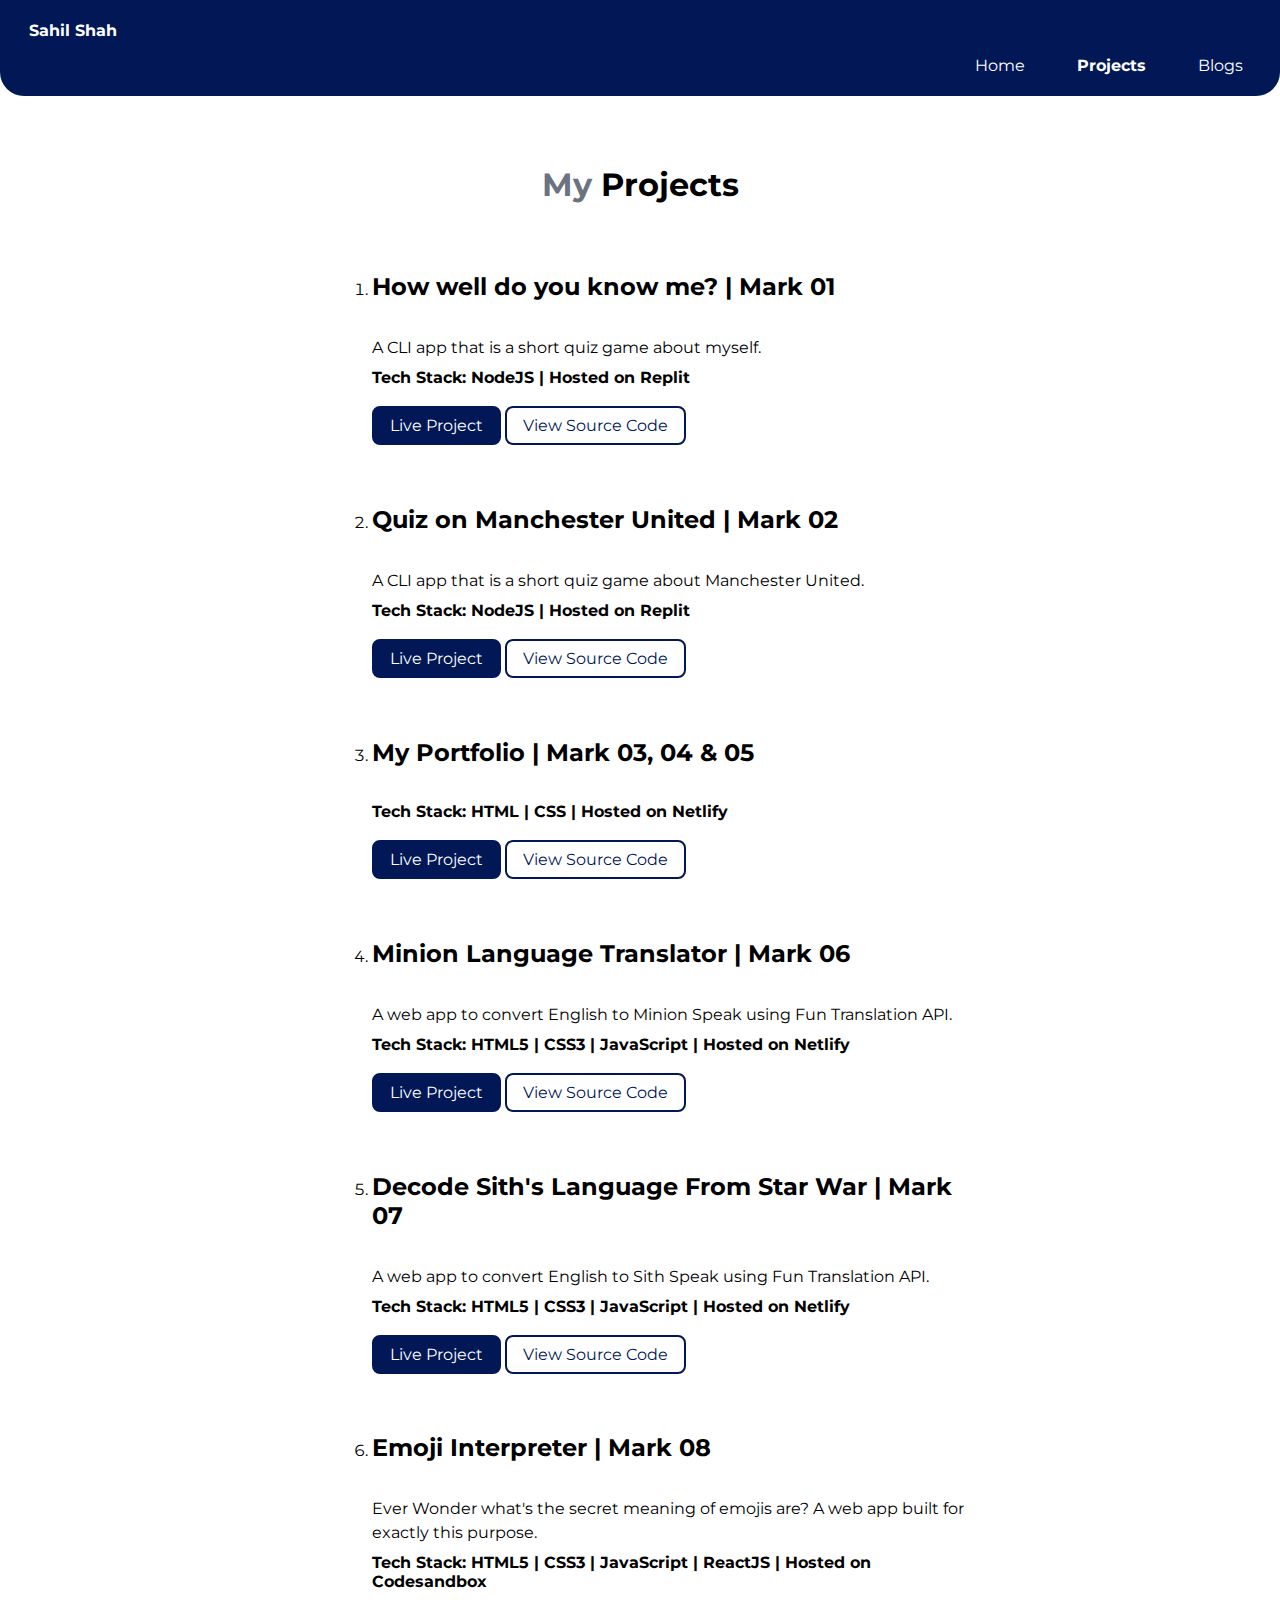
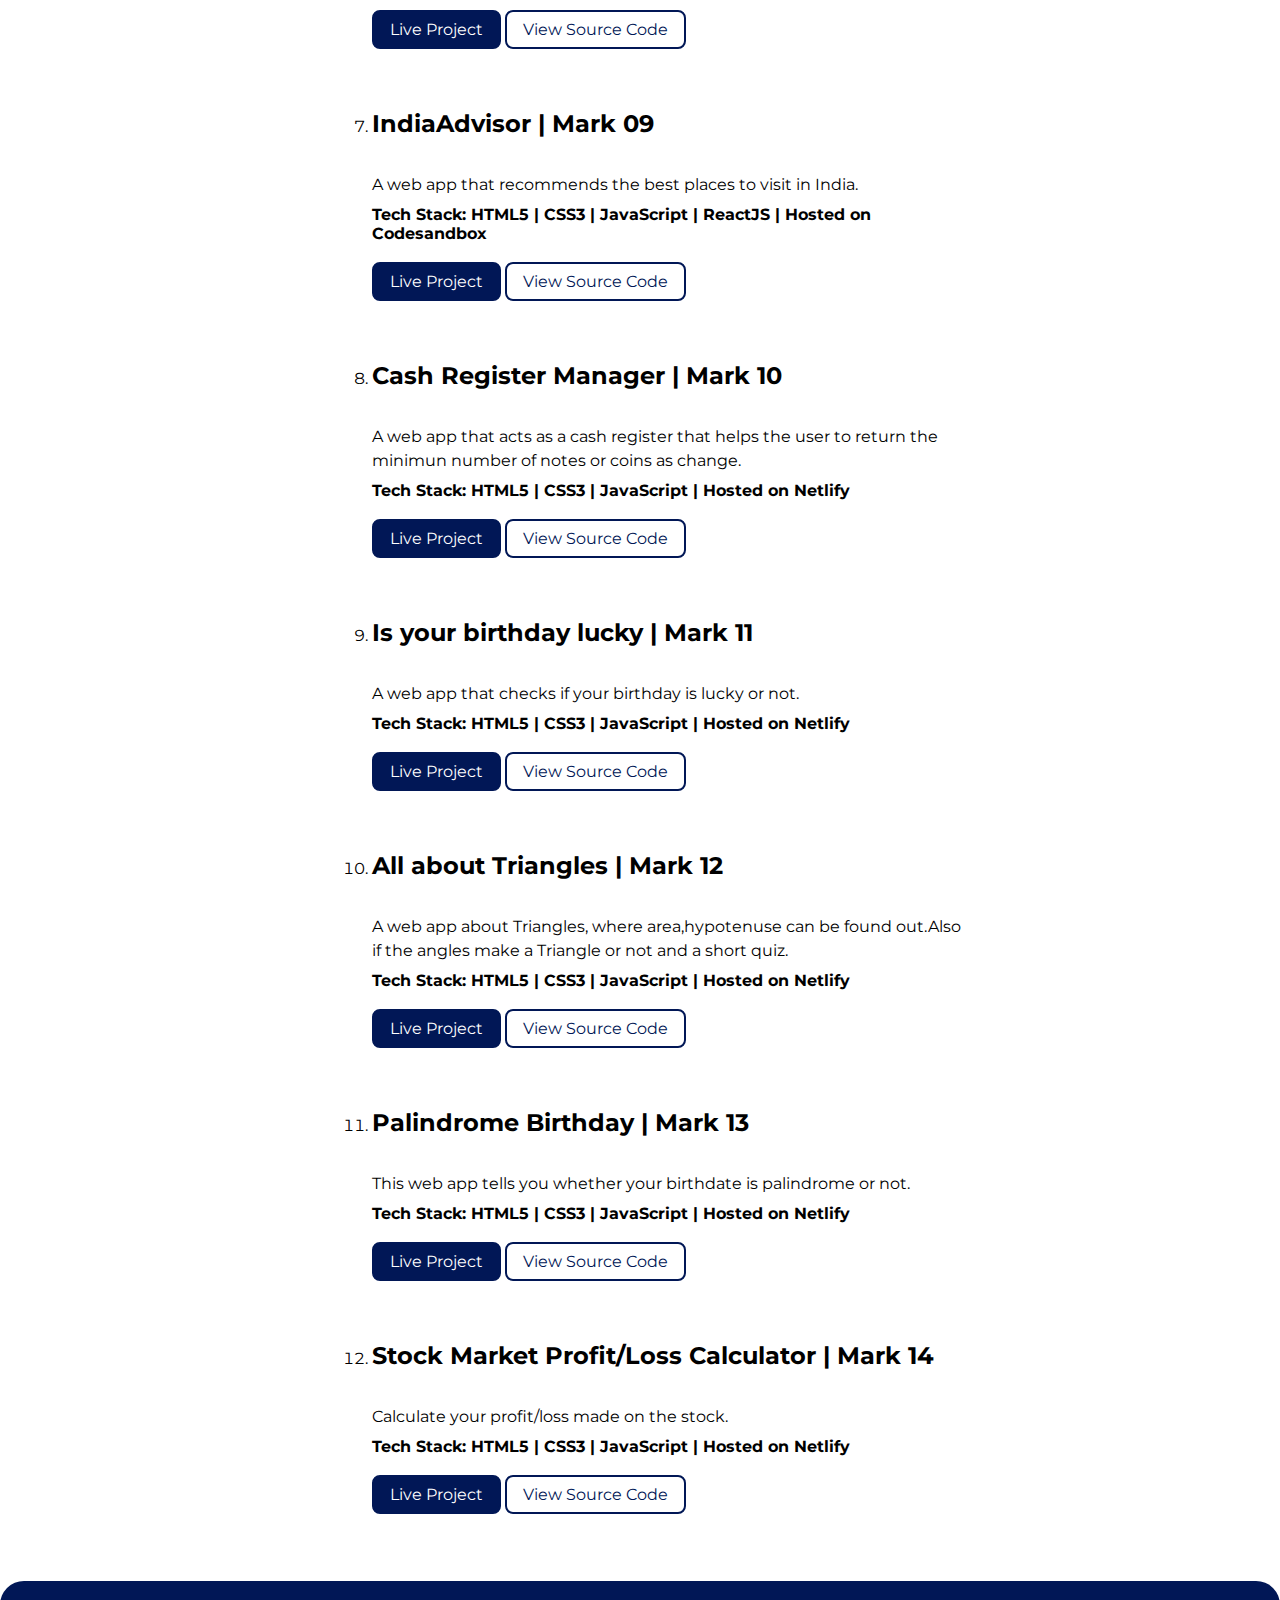
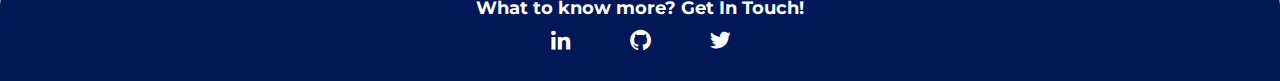
==== projects.html @ 98cef2e1 "added portfolio link and github repo link" ====
<!DOCTYPE html>
<html lang="en">

<head>
    <meta charset="UTF-8">
    <meta http-equiv="X-UA-Compatible" content="IE=edge">
    <meta name="viewport" content="width=device-width, initial-scale=1.0">
    <title>Sahil's Projects</title>

    <link href="style.css" rel="stylesheet">
    <link href='https://unpkg.com/boxicons@2.0.7/css/boxicons.min.css' rel='stylesheet'>
    <link rel="stylesheet" href="/icofont/icofont.min.css">
</head>

<body>

    <nav class="navigation container">
        <div class="nav-brand">
            <a href="/" class="link">Sahil Shah</a>
        </div>
        <ul class="list-non-bullet nav-pills">
            <li class="list-item-inline">
                <a class="link" href="/">Home</a>
            </li>

            <li class="list-item-inline">
                <a class="link link-active" href="projects.html">Projects</a>
            </li>

            <li class="list-item-inline">
                <a class="link" href="blogs.html">Blogs</a>
            </li>
        </ul>
    </nav>

    <header class="hero">
        <h1 class="hero-heading">My <span class="hero-heading-inverted">Projects</span></h1>
    </header>

    <section class="projects-list">
        
        <ol class="rev-ol">

        <div class="container container-center ">
        
            <li>

                <h2>How well do you know me? | Mark 01</h2>

                <br/>

                <p style="font-size: medium;">A CLI app that is a short quiz game about myself.</p>
              

                <span style="font-size: medium;font-weight: bold;">Tech Stack: NodeJS | Hosted on Replit</span> 

                <br/>
                <br/>
  
                <a class="link link-primary" href="https://replit.com/@sahshah7/markOne?embed=true#index.js"target="_blank">Live Project</a>
                <a class="link link-secondary" href="https://github.com/sah-shah7/Quiz-markOne-"
                    target="_blank">View Source Code</a>

            </li>

        </div>

        <div class="container container-center ">
        
            <li>

                <h2>Quiz on Manchester United | Mark 02</h2>

                <br/>

                <p style="font-size: medium;">A CLI app that is a short quiz game about Manchester United.</p>
              

                <span style="font-size: medium;font-weight: bold;">Tech Stack: NodeJS | Hosted on Replit</span> 

                <br/>
                <br/>
  
                <a class="link link-primary" href="https://replit.com/@sahshah7/markTwoCLI-App?embed=1&output=1#index.js"target="_blank">Live Project</a>
                <a class="link link-secondary" href="https://github.com/sah-shah7/markTwo-CLI-App-"
                    target="_blank">View Source Code</a>

            </li>

        </div>

        <div class="container container-center ">
        
            <li>

                <h2>My Portfolio | Mark 03, 04 & 05</h2>

                <br/>

                <p style="font-size: medium;"></p>
              

                <span style="font-size: medium;font-weight: bold;">Tech Stack: HTML | CSS | Hosted on Netlify</span> 

                <br/>
                <br/>
  
                <a class="link link-primary" href="https://sahshah.netlify.app/"target="_blank">Live Project</a>
                <a class="link link-secondary" href="https://github.com/sah-shah7/Portfolio-website"
                    target="_blank">View Source Code</a>

            </li>

        </div>

        <div class="container container-center ">
        
            <li>

                <h2>Minion Language Translator | Mark 06</h2>

                <br/>

                <p style="font-size: medium;">A web app to convert English to Minion Speak using Fun Translation API.</p>
              

                <span style="font-size: medium;font-weight: bold;">Tech Stack: HTML5 | CSS3 |
                    JavaScript | Hosted on Netlify</span> 

                <br/>
                <br/>
  
                <a class="link link-primary" href="https://elegant-ritchie-ce1db9.netlify.app/"target="_blank">Live Project</a>
                <a class="link link-secondary" href="https://github.com/sah-shah7/minion_talk-markSix-"
                    target="_blank">View Source Code</a>

            </li>

        </div>

        <div class="container container-center ">
        
            <li>

                <h2>Decode Sith's Language From Star War | Mark 07</h2>

                <br/>

                <p style="font-size: medium;">A web app to convert English to Sith Speak using Fun Translation API.</p>
              

                <span style="font-size: medium;font-weight: bold;">Tech Stack: HTML5 | CSS3 |
                    JavaScript | Hosted on Netlify</span> 

                <br/>
                <br/>
  
                <a class="link link-primary" href="https://vigilant-pasteur-7820b8.netlify.app/"target="_blank">Live Project</a>
                <a class="link link-secondary" href="https://github.com/sah-shah7/sith-translation-markSeven"
                    target="_blank">View Source Code</a>

            </li>

        </div>


    <div class="container container-center ">
    
        <li>

            <h2>Emoji Interpreter | Mark 08</h2>

            <br/>

            <p style="font-size: medium;">Ever Wonder what's the secret meaning of emojis are? A web app built for exactly this purpose.</p>
          

            <span style="font-size: medium;font-weight: bold;">Tech Stack: HTML5 | CSS3 |
                JavaScript | ReactJS | Hosted on Codesandbox</span> 

            <br/>
            <br/>

            <a class="link link-primary" href="https://qp9l8.csb.app/"target="_blank">Live Project</a>
            <a class="link link-secondary" href="https://github.com/sah-shah7/mark8-UrbanEmojiDictionary-"
                target="_blank">View Source Code</a>

        </li>

    </div>

    <div class="container container-center ">
    
        <li>

            <h2>IndiaAdvisor | Mark 09</h2>

            <br/>

            <p style="font-size: medium;">A web app that recommends the best places to visit in India.</p>
          

            <span style="font-size: medium;font-weight: bold;">Tech Stack: HTML5 | CSS3 |
                JavaScript | ReactJS | Hosted on Codesandbox</span> 

            <br/>
            <br/>

            <a class="link link-primary" href="https://qp9l8.csb.app/"target="_blank">Live Project</a>
            <a class="link link-secondary" href="https://github.com/sah-shah7/mark8-UrbanEmojiDictionary-"
                target="_blank">View Source Code</a>

        </li>

    </div>

    <div class="container container-center ">
    
        <li>

            <h2>Cash Register Manager | Mark 10</h2>

            <br/>

            <p style="font-size: medium;">A web app that acts as a cash register that helps the user to return the minimun number of notes or coins as change.</p>
          

            <span style="font-size: medium;font-weight: bold;">Tech Stack: HTML5 | CSS3 |
                JavaScript | Hosted on Netlify</span> 

            <br/>
            <br/>

            <a class="link link-primary" href="https://focused-keller-1bc756.netlify.app/"target="_blank">Live Project</a>
            <a class="link link-secondary" href="https://github.com/sah-shah7/cash-register-markTen"
                target="_blank">View Source Code</a>

        </li>

    </div>

    <div class="container container-center ">
    
        <li>

            <h2>Is your birthday lucky | Mark 11</h2>

            <br/>

            <p style="font-size: medium;">A web app that checks if your birthday is lucky or not.</p>
          

            <span style="font-size: medium;font-weight: bold;">Tech Stack: HTML5 | CSS3 | JavaScript | Hosted on Netlify</span> 

            <br/>
            <br/>

            <a class="link link-primary" href="https://nostalgic-babbage-be498a.netlify.app/"target="_blank">Live Project</a>
            <a class="link link-secondary" href="https://github.com/sah-shah7/is-your-birthday-lucky-markEleven"
                target="_blank">View Source Code</a>

        </li>

    </div>

    <div class="container container-center ">
    
        <li>

            <h2>All about Triangles | Mark 12</h2>

            <br/>

            <p style="font-size: medium;">A web app about Triangles, where area,hypotenuse can be found out.Also if the angles make a Triangle or not and a short quiz.</p>
          

            <span style="font-size: medium;font-weight: bold;">Tech Stack: HTML5 | CSS3 | JavaScript | Hosted on Netlify</span> 

            <br/>
            <br/>

            <a class="link link-primary" href="https://nostalgic-babbage-be498a.netlify.app/"target="_blank">Live Project</a>
            <a class="link link-secondary" href="https://github.com/sah-shah7/is-your-birthday-lucky-markEleven"
                target="_blank">View Source Code</a>

        </li>

    </div>

    <div class="container container-center ">
    
        <li>

            <h2>Palindrome Birthday | Mark 13</h2>

            <br/>

            <p style="font-size: medium;">This web app tells you whether your birthdate is palindrome or not.</p>
          

            <span style="font-size: medium;font-weight: bold;">Tech Stack: HTML5 | CSS3 | JavaScript | Hosted on Netlify</span> 

            <br/>
            <br/>

            <a class="link link-primary" href="https://kind-stonebraker-bbf47b.netlify.app/"target="_blank">Live Project</a>
            <a class="link link-secondary" href="https://github.com/sah-shah7/Birthdate-palindrome-checker-mark13"
                target="_blank">View Source Code</a>

        </li>
        </div>

        <div class="container container-center ">
    
            <li>
    
                <h2>Stock Market Profit/Loss Calculator | Mark 14</h2>
    
                <br/>
    
                <p style="font-size: medium;">Calculate your profit/loss made on the stock.</p>
              
    
                <span style="font-size: medium;font-weight: bold;">Tech Stack: HTML5 | CSS3 | JavaScript | Hosted on Netlify</span> 
    
                <br/>
                <br/>
    
                <a class="link link-primary" href="https://focused-elion-87a633.netlify.app/"target="_blank">Live Project</a>
                <a class="link link-secondary" href="https://github.com/sah-shah7/stock-profit-loss-calculator-markFourteen"
                    target="_blank">View Source Code</a>
    
            </li>
            </div>

   
        </ol>
    </section>
</center>
<footer class="footer">
    <div class="footer-header">What to know more? Get In Touch!</div>
    <ul class="social-links list-non-bullet">
        <li class="list-item-inline"><a class="link" href="https://www.linkedin.com/in/sahil-shah-8661171b5/"
                target="_blank"><i class="bx bxl-linkedin"></i></a></li>
        <li class="list-item-inline"><a class="link" href="https://github.com/sah-shah7/" target="_blank"><i
                    class='bx bxl-github'></i></a></li>
        <li class="list-item-inline"><a class="link" href="https://twitter.com/sahshah_7" target="_blank"><i
                    class="bx bxl-twitter"></i></a></li>

    </ul>
 </footer>

</body>

</html>
---- style.css ----
@import url('https://fonts.googleapis.com/css2?family=Montserrat:wght@400;700&display=swap');

:root {
    --primary-colour: #011756;
    --dark-gray: #6B7280;
    --off-white: #F3F4F6;
    --light-black: rgba(0, 0, 0, 0.75);
    --black: black;
    scroll-behavior: smooth;

}

body {
    font-family: 'Montserrat', sans-serif;
    margin: 0px;
}

hr {
    margin: 2rem 0rem;
}

/* container */
.container {
    padding-left: 1rem;
    padding-right: 1rem;

}

.container-center {
    max-width: 600px;
    margin: auto;
}

/* links */

.link {
    text-decoration: none;
    padding: 0.5rem 1rem;
    display: inline-block;
}

.link-blog {
    text-decoration: none;
    color: var(--primary-colour);
}

.link-primary {
    background-color: var(--primary-colour);
    border-radius: 0.5rem;
    color: white;
    border: 2px solid var(--primary-colour);
}

.link-primary:hover {
    background-color: var(--light-black);
    border-radius: 0.5rem;
    color: white;
    border: 2px solid var(--orange-like);
}

.link-secondary {
    color: var(--primary-colour);
    border-radius: 0.5rem;
    border: 2px solid var(--primary-colour);
}

.link-secondary:hover {
    background-color: var(--light-black);
    color: white;
    border-radius: 0.5rem;
    border: 2px solid var(--orange-like);
}



/* lists */

.list-non-bullet {
    list-style: none;
    margin-block-start: 0;
    margin-block-end: 0;
}

.list-item-inline {
    display: inline;
    padding: 0rem 0.5rem;
}

/* navigation */

.navigation {
    background-color: var(--primary-colour);
    color: white;
    padding: 0.8rem;
    border-bottom-left-radius: 1.5rem;
    border-bottom-right-radius: 1.5rem;
}

.nav-img {
    max-width: 28px;
    position: relative;
    top: 8px;
    right: 4px;
}

.navigation .link {
    color: white;
}

.navigation .nav-brand {
    font-weight: bold;
}

.navigation .nav-brand span {
    padding: 0.4rem 0rem 0rem 1rem;
}

.navigation .nav-pills {
    text-align: right;
}

.navigation .link-active {
    font-weight: bold;
}

/* #darkmode-icon {
    box-sizing: border-box;
    position: relative;
    width: 30px;
    cursor: pointer;
} */

/* header */

.blog-img {
    max-width: 70%;
    display: block;
    margin: auto;
}

.hero {
    padding: 2rem;
}

.hero .hero-img {
    max-width: 80%;
    width: 380px;
    display: block;
    margin: auto;
    padding-right: 2rem;
}

.hero .hero-heading {
    padding: 1rem;
    margin-bottom: 0rem;
    color: var(--dark-gray);
    text-align: center;
}

.hero .hero-heading-inverted {
    color: var(--black);
}

.hero-sub-heading {
    padding: 0rem;
    margin-top: 0rem;
    color: var(--dark-gray);
    font-size: large;
    text-align: center;
}

/* section */

.section {
    padding: 2rem;
}

.section p {
    text-align: justify;
}

.section .p-heading-inverted {
    color: var(--primary-colour);
}

.section h1 {
    text-align: center;
}

.projects-list {
    padding-left: 1.5rem;
}

.blogs-list {
    max-width: 85%;
    margin: auto;
}



.blogs-list ol li {
    text-align: center;
    border: 1.5px solid black;
    border-radius: 1rem;
    margin-bottom: 3rem;

}

.blogs-list ol li p {
    padding-left: 1px;
    padding-right: 1px;
}

.ow {
    background-color: var(--off-white);
}

.rev-ol {
    padding-bottom: 0.7rem;
}

.rev-ol li {
    padding-bottom: 2.5rem;
}


.blogs-list .rev-ol {
    padding-left: 0;
}

.projects-list p {
    margin-bottom: 0.5em;
    line-height: 1.5;
}

.rev-ol h2 {
    margin-bottom: 0rem;
}

/* footer */

.footer {
    background-color: var(--primary-colour);
    border-top-right-radius: 1.5rem;
    border-top-left-radius: 1.5rem;
    padding: 1rem 1rem;
    text-align: center;
    color: white;
    font-size: 25px;
}

.footer .link {
    color: white;
}

.footer .footer-header {
    font-weight: bold;
    font-size: large;
}

.footer ul {
    padding-inline-start: 0px;
}

.footer p {
    font-size: 0.8rem;
}
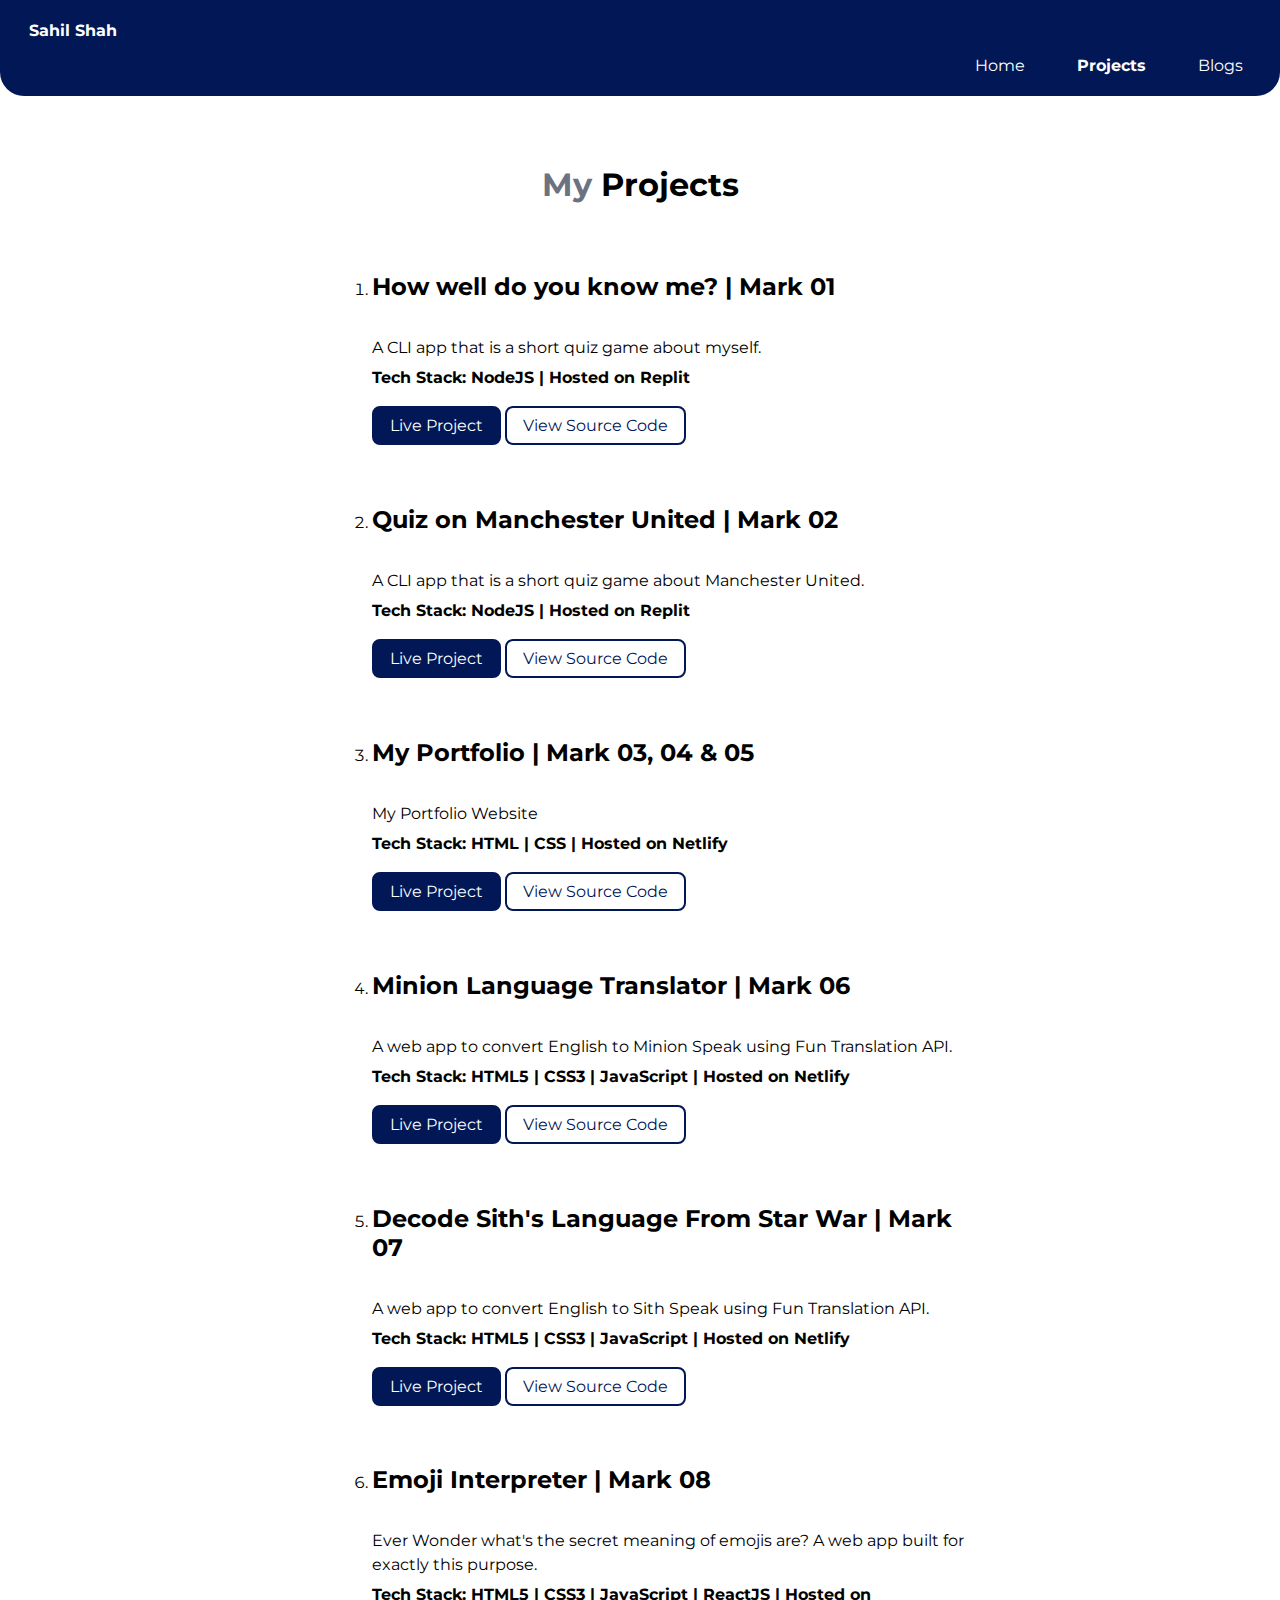
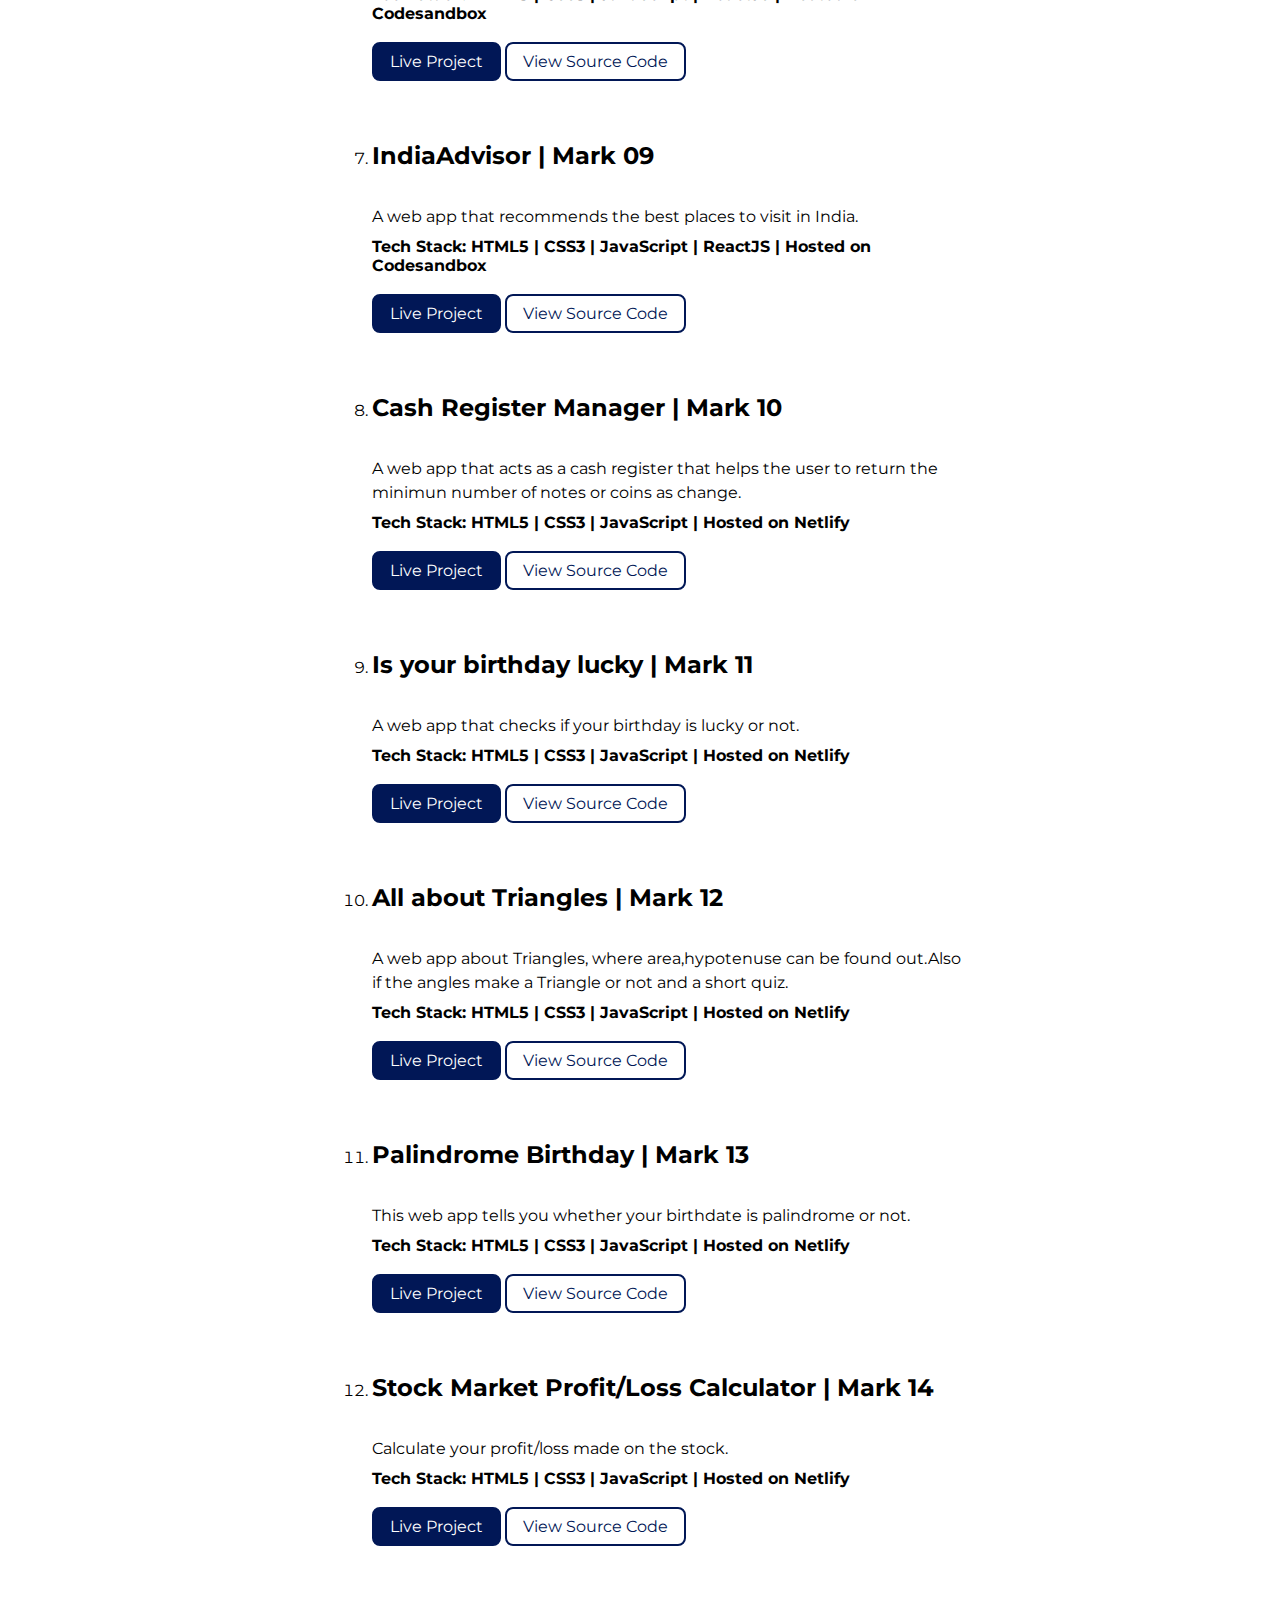
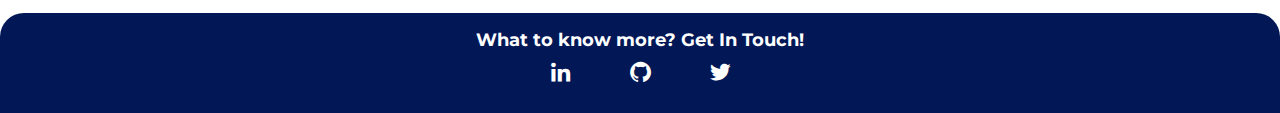
==== commit 94d53bee: "added portfolio description" ====
--- a/projects.html
+++ b/projects.html
@@ -97,7 +97,7 @@
 
                 <br/>
 
-                <p style="font-size: medium;"></p>
+                <p style="font-size: medium;">My Portfolio Website</p>
               
 
                 <span style="font-size: medium;font-weight: bold;">Tech Stack: HTML | CSS | Hosted on Netlify</span> 
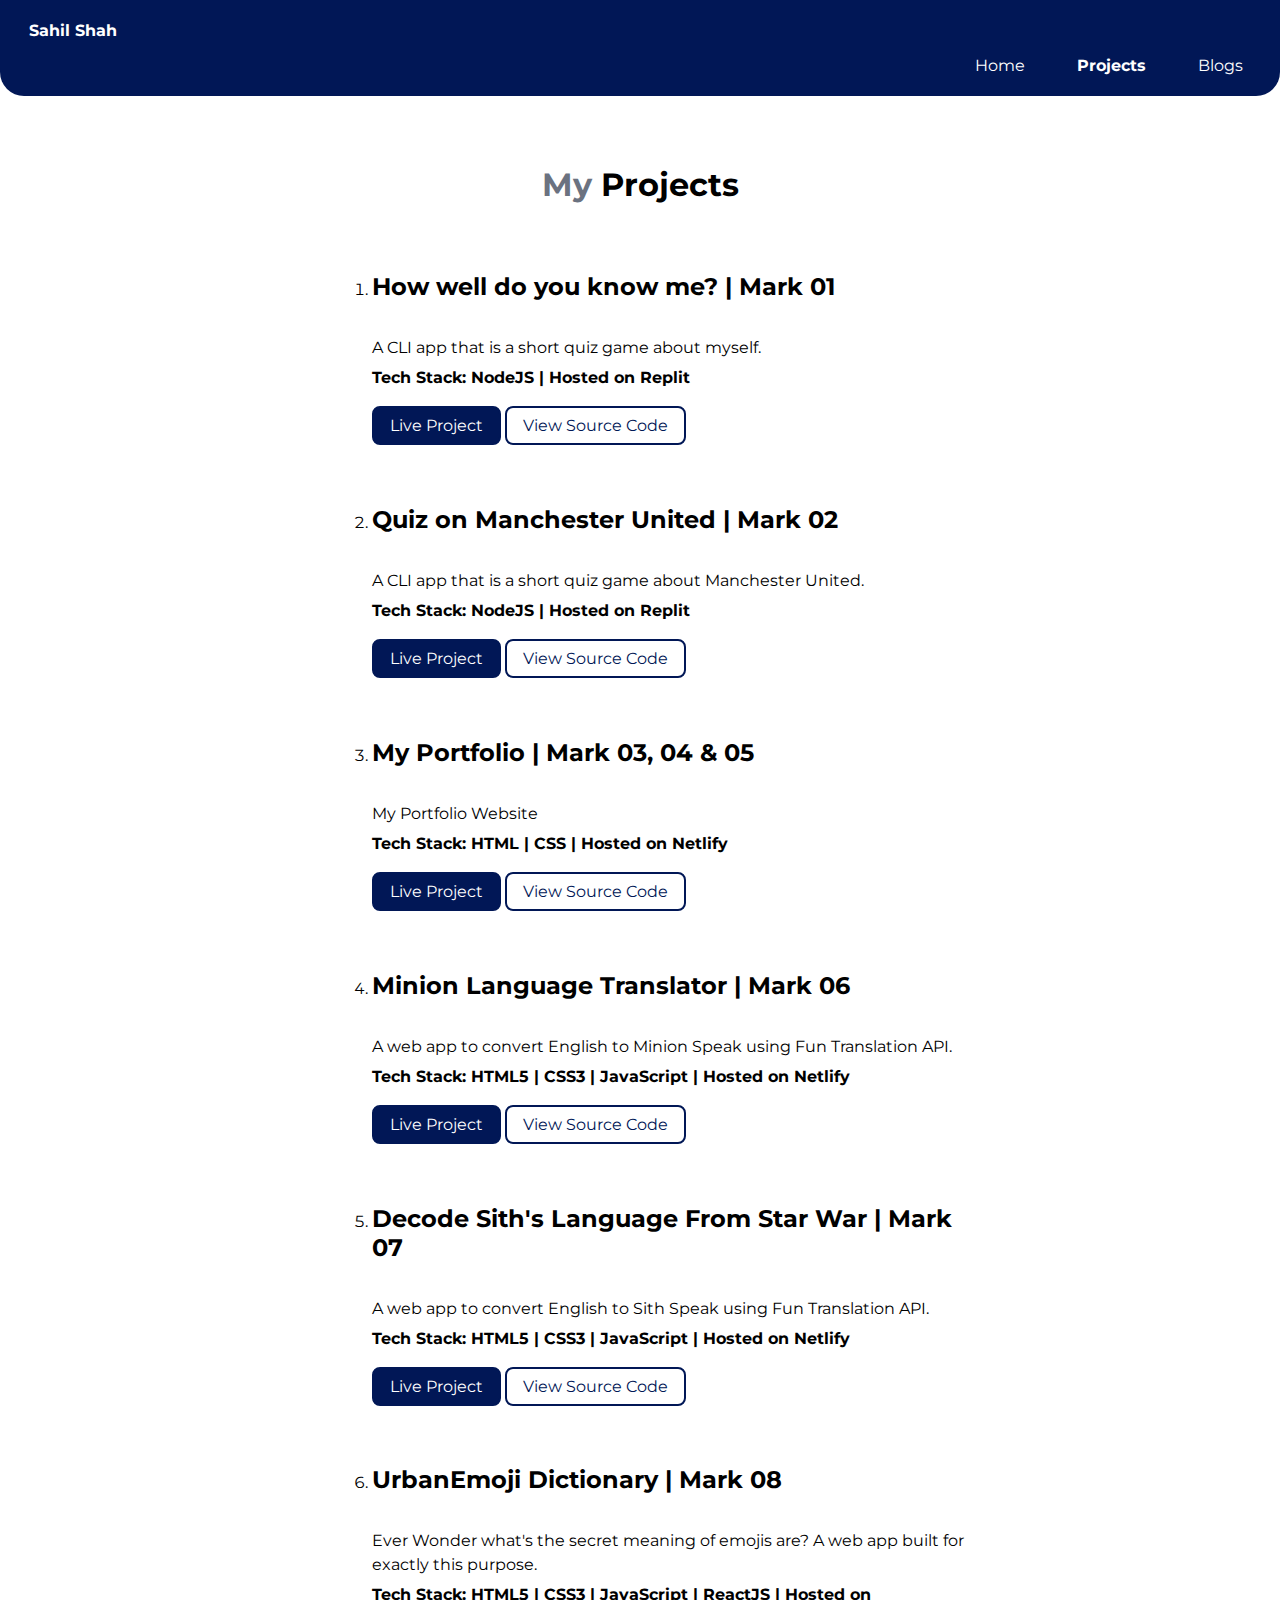
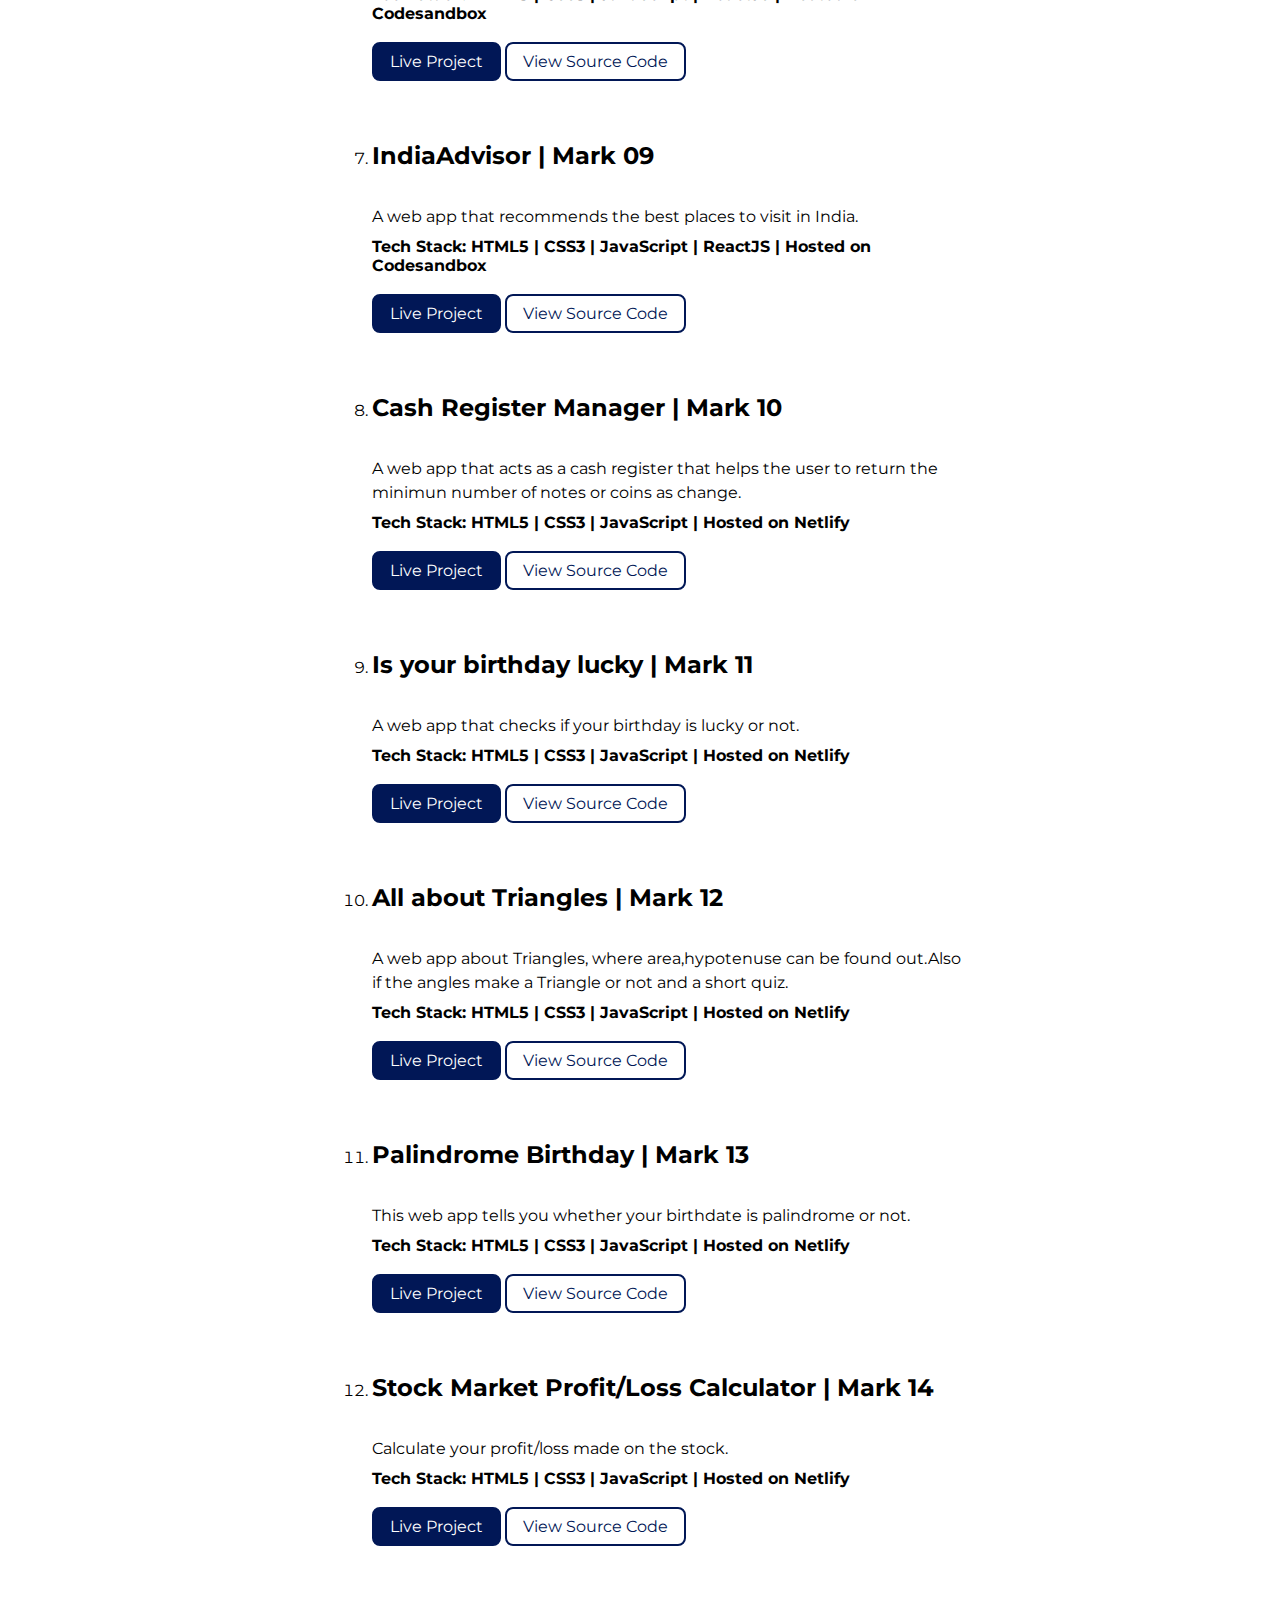
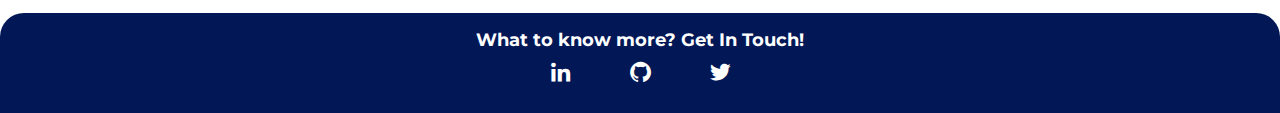
==== commit a2f7220f: "changed description of mark 8 project" ====
--- a/projects.html
+++ b/projects.html
@@ -168,7 +168,7 @@
     
         <li>
 
-            <h2>Emoji Interpreter | Mark 08</h2>
+            <h2>UrbanEmoji Dictionary | Mark 08</h2>
 
             <br/>
 
@@ -181,7 +181,7 @@
             <br/>
             <br/>
 
-            <a class="link link-primary" href="https://qp9l8.csb.app/"target="_blank">Live Project</a>
+            <a class="link link-primary" href="https://p6s1u.csb.app/"target="_blank">Live Project</a>
             <a class="link link-secondary" href="https://github.com/sah-shah7/mark8-UrbanEmojiDictionary-"
                 target="_blank">View Source Code</a>
 
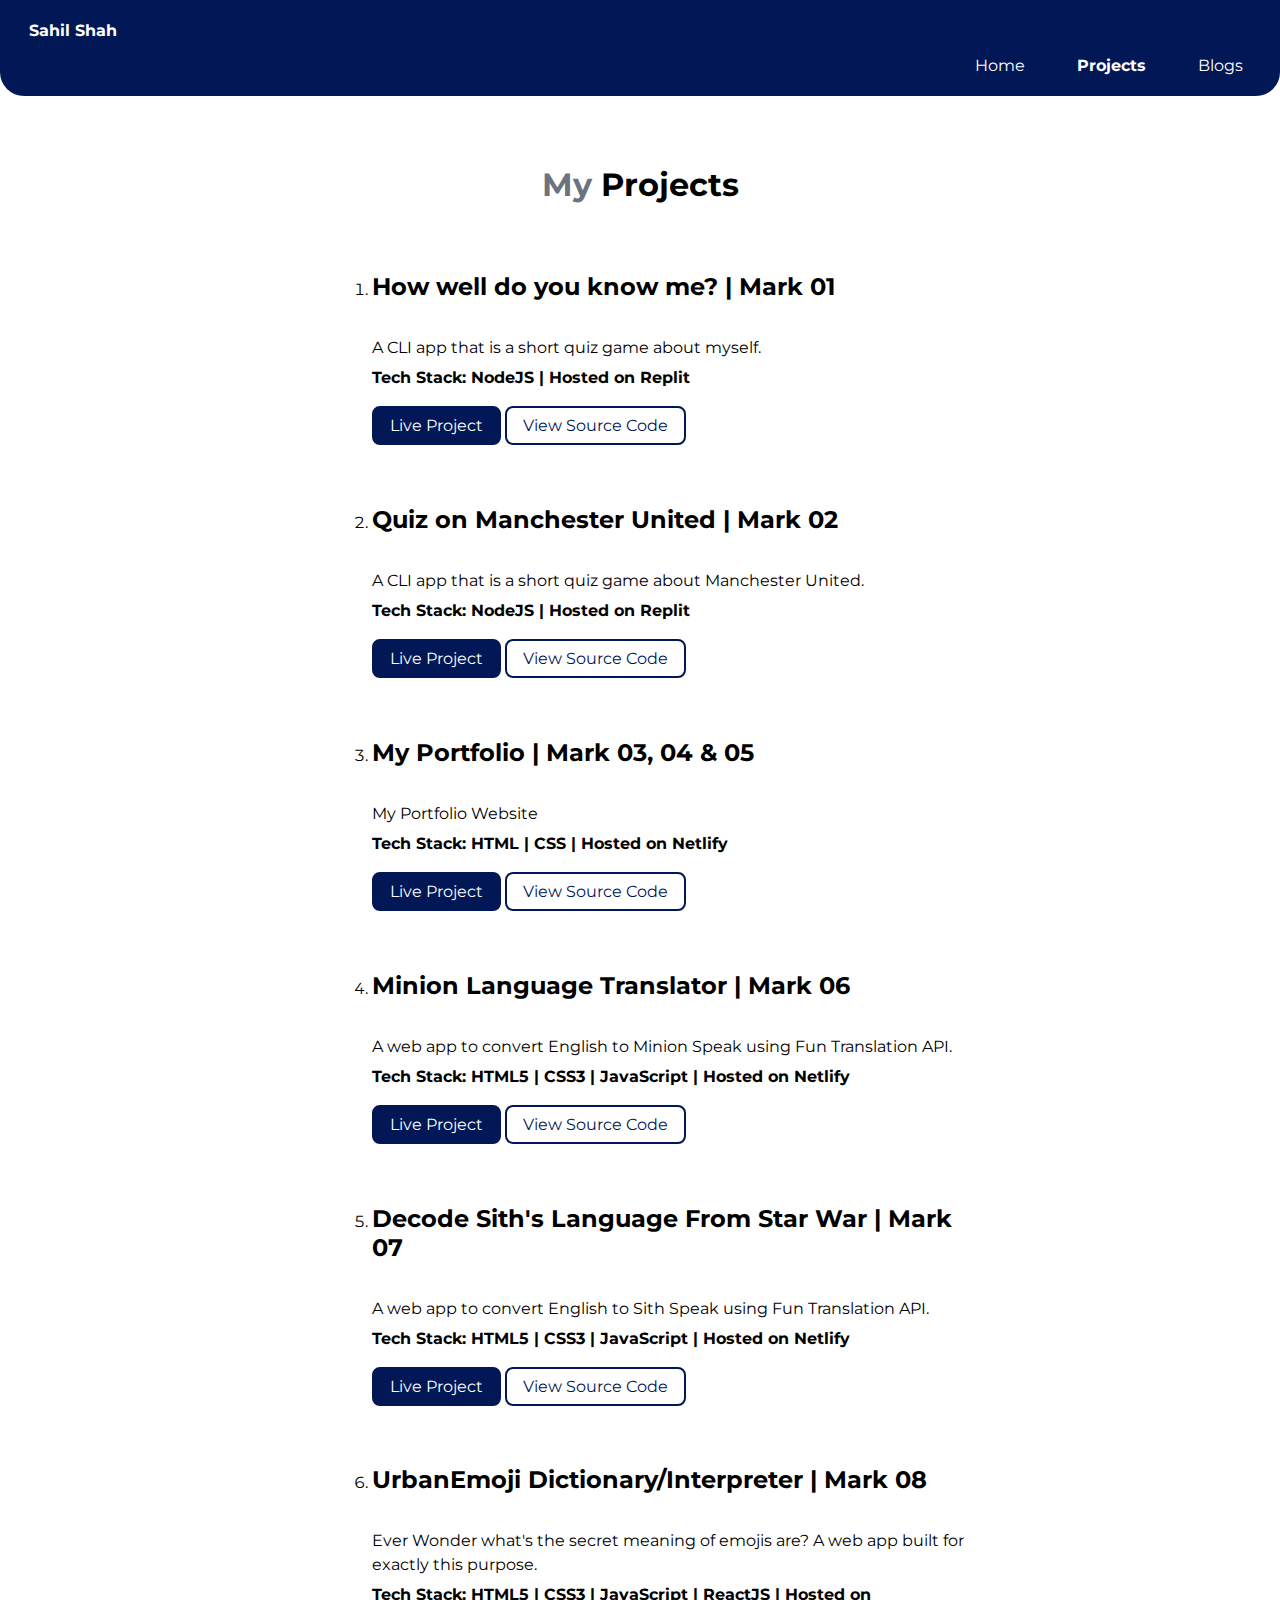
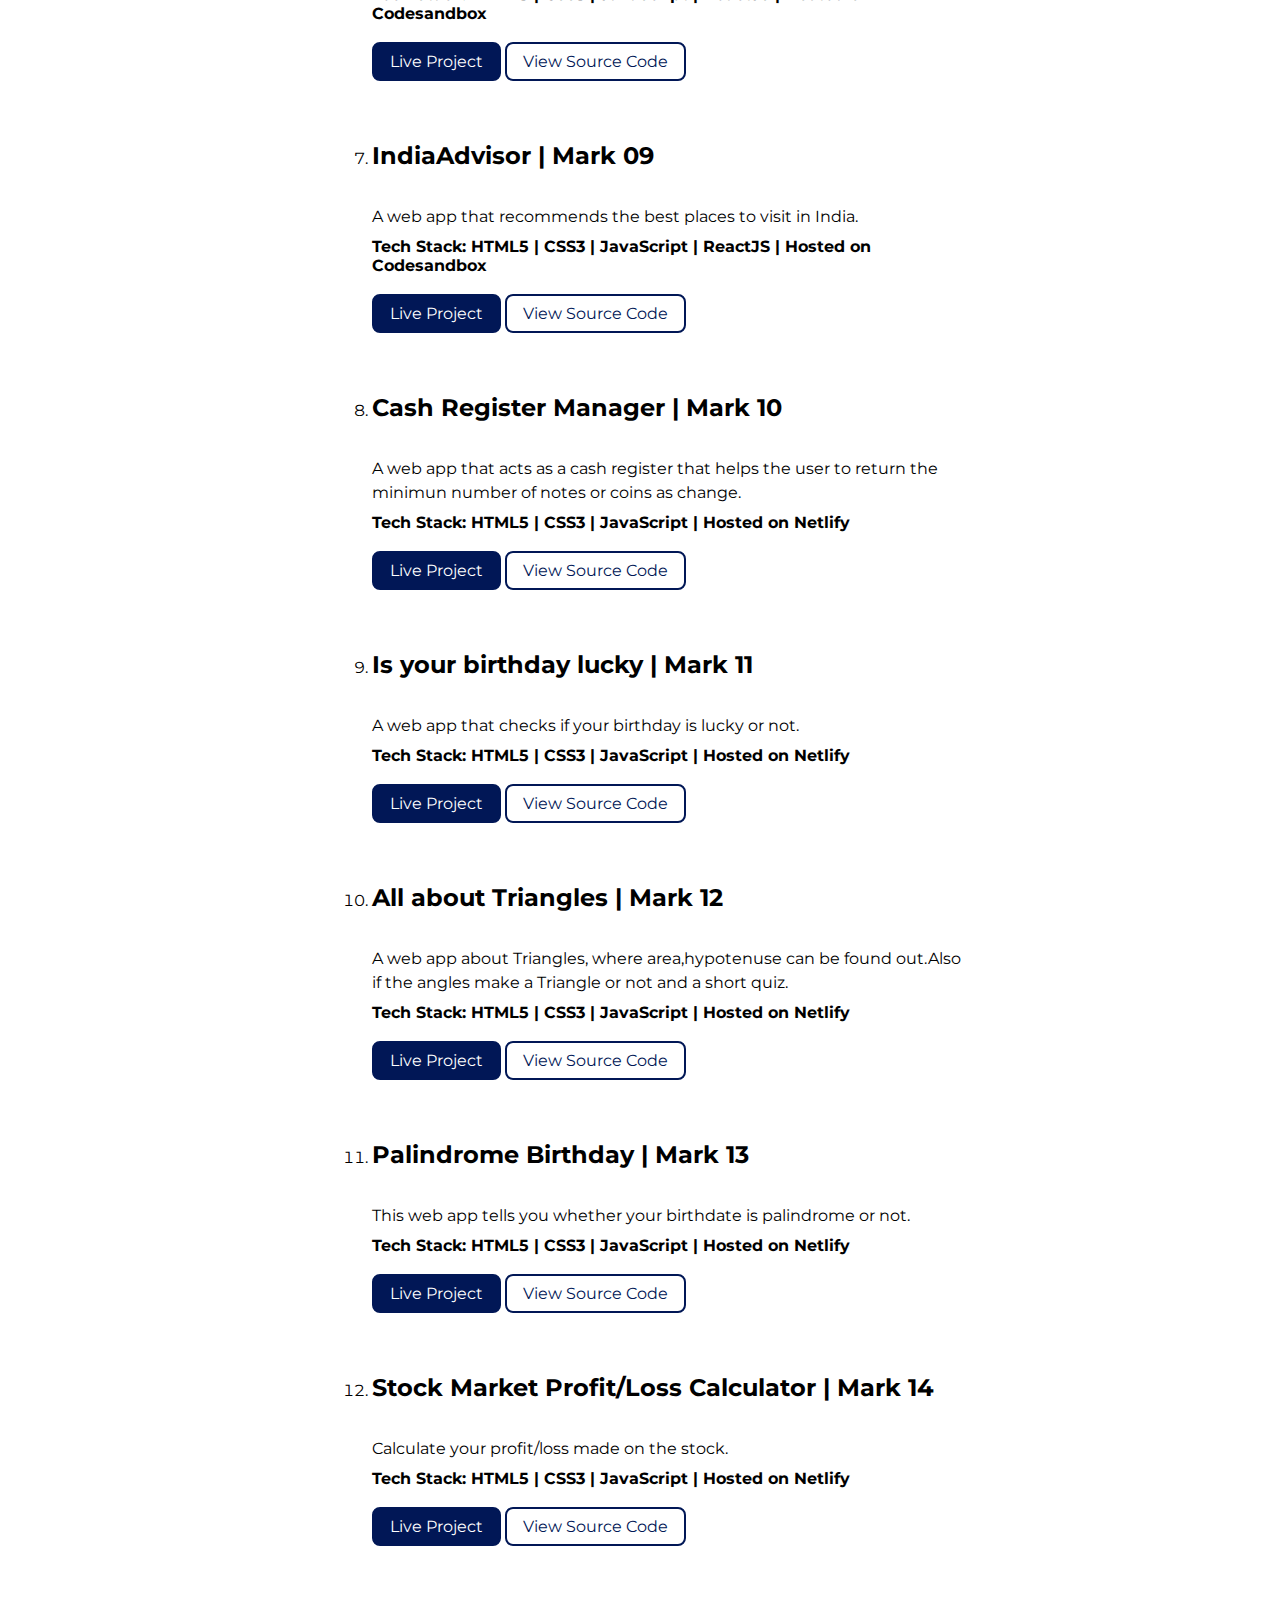
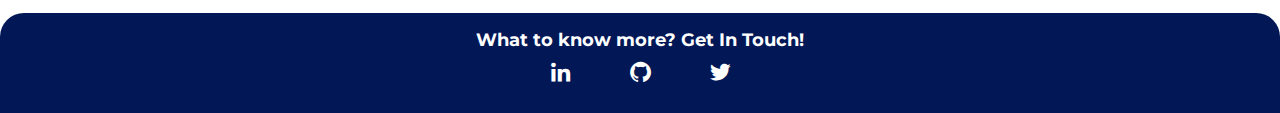
==== commit 77b7c008: "changed it again" ====
--- a/projects.html
+++ b/projects.html
@@ -168,7 +168,7 @@
     
         <li>
 
-            <h2>UrbanEmoji Dictionary | Mark 08</h2>
+            <h2>UrbanEmoji Dictionary/Interpreter | Mark 08</h2>
 
             <br/>
 
